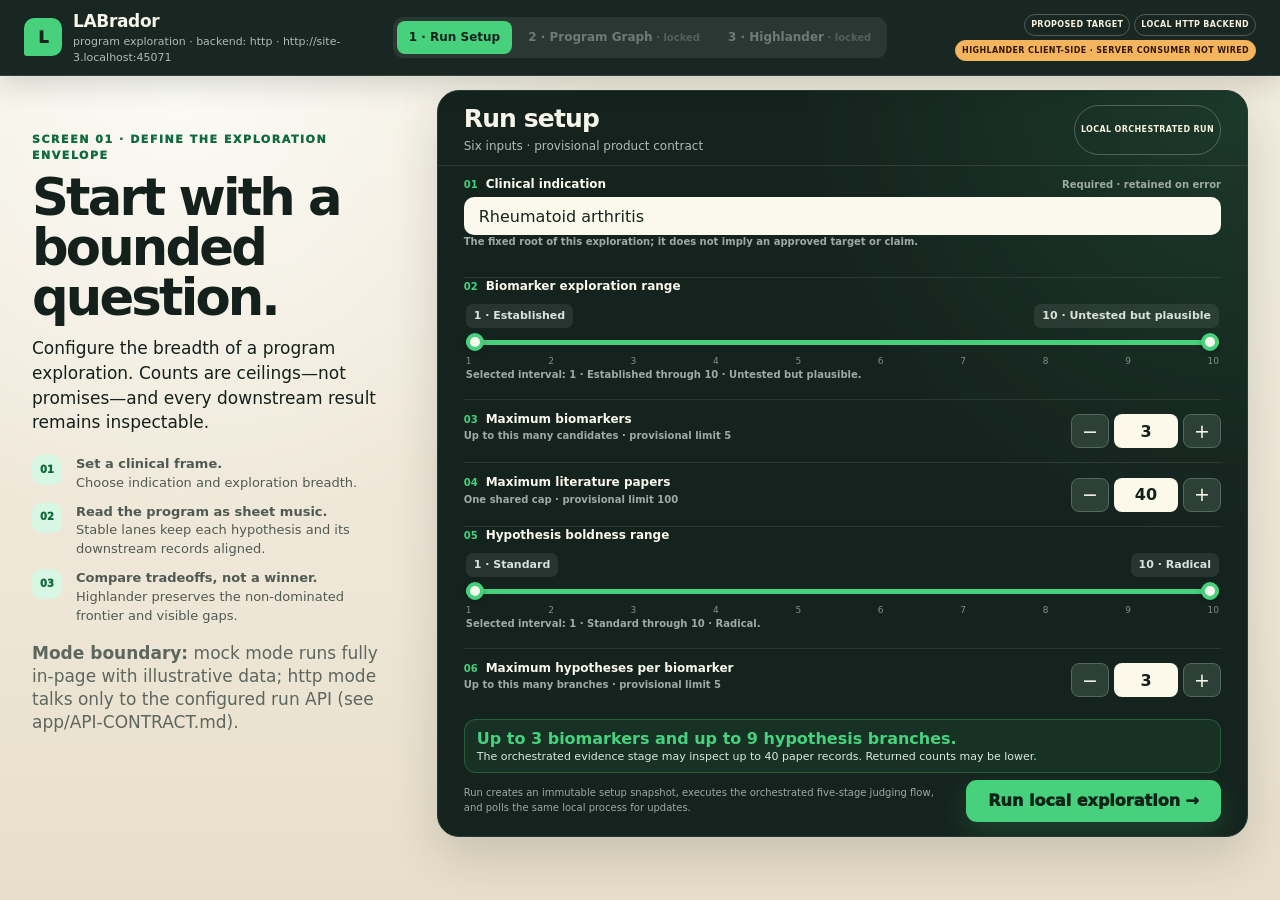
==== app/index.html @ 2eb824de "fix: harden RA judging frontend truth rendering" ====
<!doctype html>
<html lang="en">
<head>
  <meta charset="utf-8">
  <meta name="viewport" content="width=device-width, initial-scale=1">
  <!-- No CSP meta here (unlike the frozen mockup at the repo root): http backend mode
       needs connect-src to reach the run API. Set a real CSP at the serving layer in production. -->
  <title>LABrador — Functional Frontend</title>
  <link rel="icon" href="data:,">
  <link rel="stylesheet" href="./styles.css">
</head>
<body>
  <div class="desktop-notice" role="status">Desktop wireframe only. The accepted review viewport is at least 1280 × 720; all content remains available by scrolling.</div>

  <header class="app-header">
    <div class="brand" aria-label="LABrador interactive product alignment mockup">
      <span class="brand-mark" aria-hidden="true">L</span>
      <div>
        <div class="brand-name">LABrador</div>
        <div class="brand-sub">program exploration · <span id="backend-indicator">backend: resolving…</span></div>
      </div>
    </div>

    <nav class="screen-nav" aria-label="Three-screen product flow">
      <button class="nav-button" type="button" data-nav="setup" aria-current="page">1 · Run Setup</button>
      <button class="nav-button locked" type="button" data-nav="graph" disabled>2 · Program Graph</button>
      <button class="nav-button locked" type="button" data-nav="highlander" disabled>3 · Highlander</button>
    </nav>

    <div class="truth-stack" data-truth-strip aria-label="Prototype truth labels">
      <span class="truth-chip">PROPOSED TARGET</span>
      <span class="truth-chip mock">ILLUSTRATIVE MOCK DATA</span>
      <span class="truth-chip unwired">NO MODULES WIRED</span>
    </div>
  </header>

  <main>
    <section id="screen-setup" class="screen setup-screen active" data-screen="setup" aria-labelledby="setup-title">
      <div class="setup-layout">
        <aside class="setup-intro">
          <p class="eyebrow">Screen 01 · define the exploration envelope</p>
          <h1 id="setup-title">Start with a bounded question.</h1>
          <p>Configure the breadth of a program exploration. Counts are ceilings—not promises—and every downstream result remains inspectable.</p>
          <ol class="journey-preview" aria-label="Product journey">
            <li><span><strong>Set a clinical frame.</strong><br>Choose indication and exploration breadth.</span></li>
            <li><span><strong>Read the program as sheet music.</strong><br>Stable lanes keep each hypothesis and its downstream records aligned.</span></li>
            <li><span><strong>Compare tradeoffs, not a winner.</strong><br>Highlander preserves the non-dominated frontier and visible gaps.</span></li>
          </ol>
          <p class="micro muted"><strong>Mode boundary:</strong> mock mode runs fully in-page with illustrative data; http mode talks only to the configured run API (see app/API-CONTRACT.md).</p>
        </aside>

        <article class="setup-panel" data-region="setup-panel">
          <header class="setup-panel-head">
            <div>
              <h2>Run setup</h2>
              <p>Six inputs · provisional product contract</p>
            </div>
            <span id="setup-mode-chip" class="truth-chip mock">Mock run</span>
          </header>

          <form id="setup-form" class="setup-form" novalidate>
            <fieldset class="setup-control" data-setup-input="clinical-indication" data-input-order="1">
              <div class="control-label-row">
                <label class="control-label" for="clinical-indication"><span class="control-index">01</span>Clinical indication</label>
                <span class="control-help">Required · retained on error</span>
              </div>
              <input id="clinical-indication" class="text-input" name="clinicalIndication" type="text" value="Rheumatoid arthritis" autocomplete="off" aria-describedby="indication-help indication-error">
              <p id="indication-help" class="control-help">The fixed root of this exploration; it does not imply an approved target or claim.</p>
              <p id="indication-error" class="field-error" aria-live="polite"></p>
            </fieldset>

            <fieldset class="setup-control" data-setup-input="biomarker-range" data-input-order="2">
              <legend><span class="control-index">02</span>Biomarker exploration range</legend>
              <div class="dual-range-wrap" data-range-group="biomarker">
                <div class="range-values"><span id="biomarker-low-value">1 · Established</span><span id="biomarker-high-value">10 · Untested but plausible</span></div>
                <div class="dual-range">
                  <div class="range-track"></div><div id="biomarker-fill" class="range-fill"></div>
                  <input id="biomarker-low" type="range" min="1" max="10" step="1" value="1" aria-label="Biomarker range lower bound" aria-describedby="biomarker-interval">
                  <input id="biomarker-high" type="range" min="1" max="10" step="1" value="10" aria-label="Biomarker range upper bound" aria-describedby="biomarker-interval">
                </div>
                <div class="range-scale" aria-hidden="true"><span>1</span><span>2</span><span>3</span><span>4</span><span>5</span><span>6</span><span>7</span><span>8</span><span>9</span><span>10</span></div>
                <p id="biomarker-interval" class="control-help">Selected interval: 1 · Established through 10 · Untested but plausible.</p>
              </div>
            </fieldset>

            <fieldset class="setup-control" data-setup-input="max-biomarkers" data-input-order="3">
              <div class="stepper-row">
                <div>
                  <label class="control-label" for="max-biomarkers"><span class="control-index">03</span>Maximum biomarkers</label>
                  <div class="control-help">Up to this many candidates · provisional limit 5</div>
                  <p id="max-biomarkers-error" class="field-error"></p>
                </div>
                <div class="stepper">
                  <button type="button" data-step-target="max-biomarkers" data-step="-1" aria-label="Decrease maximum biomarkers">−</button>
                  <input id="max-biomarkers" class="number-input" type="number" min="1" max="5" step="1" value="3" inputmode="numeric" aria-describedby="max-biomarkers-error">
                  <button type="button" data-step-target="max-biomarkers" data-step="1" aria-label="Increase maximum biomarkers">+</button>
                </div>
              </div>
            </fieldset>

            <fieldset class="setup-control" data-setup-input="max-literature-papers" data-input-order="4">
              <div class="stepper-row">
                <div>
                  <label class="control-label" for="max-papers"><span class="control-index">04</span>Maximum literature papers</label>
                  <div class="control-help">One shared cap · provisional limit 100</div>
                  <p id="max-papers-error" class="field-error"></p>
                </div>
                <div class="stepper">
                  <button type="button" data-step-target="max-papers" data-step="-1" aria-label="Decrease maximum literature papers">−</button>
                  <input id="max-papers" class="number-input" type="number" min="1" max="100" step="1" value="40" inputmode="numeric" aria-describedby="max-papers-error">
                  <button type="button" data-step-target="max-papers" data-step="1" aria-label="Increase maximum literature papers">+</button>
                </div>
              </div>
            </fieldset>

            <fieldset class="setup-control" data-setup-input="hypothesis-range" data-input-order="5">
              <legend><span class="control-index">05</span>Hypothesis boldness range</legend>
              <div class="dual-range-wrap" data-range-group="hypothesis">
                <div class="range-values"><span id="hypothesis-low-value">1 · Standard</span><span id="hypothesis-high-value">10 · Radical</span></div>
                <div class="dual-range">
                  <div class="range-track"></div><div id="hypothesis-fill" class="range-fill"></div>
                  <input id="hypothesis-low" type="range" min="1" max="10" step="1" value="1" aria-label="Hypothesis range lower bound" aria-describedby="hypothesis-interval">
                  <input id="hypothesis-high" type="range" min="1" max="10" step="1" value="10" aria-label="Hypothesis range upper bound" aria-describedby="hypothesis-interval">
                </div>
                <div class="range-scale" aria-hidden="true"><span>1</span><span>2</span><span>3</span><span>4</span><span>5</span><span>6</span><span>7</span><span>8</span><span>9</span><span>10</span></div>
                <p id="hypothesis-interval" class="control-help">Selected interval: 1 · Standard through 10 · Radical.</p>
              </div>
            </fieldset>

            <fieldset class="setup-control" data-setup-input="max-hypotheses-per-biomarker" data-input-order="6">
              <div class="stepper-row">
                <div>
                  <label class="control-label" for="max-hypotheses"><span class="control-index">06</span>Maximum hypotheses per biomarker</label>
                  <div class="control-help">Up to this many branches · provisional limit 5</div>
                  <p id="max-hypotheses-error" class="field-error"></p>
                </div>
                <div class="stepper">
                  <button type="button" data-step-target="max-hypotheses" data-step="-1" aria-label="Decrease maximum hypotheses per biomarker">−</button>
                  <input id="max-hypotheses" class="number-input" type="number" min="1" max="5" step="1" value="3" inputmode="numeric" aria-describedby="max-hypotheses-error">
                  <button type="button" data-step-target="max-hypotheses" data-step="1" aria-label="Increase maximum hypotheses per biomarker">+</button>
                </div>
              </div>
            </fieldset>

            <div class="setup-summary" data-region="validation-summary">
              <strong id="branch-preview">Up to 3 biomarkers and up to 9 hypothesis branches.</strong>
              <div id="paper-preview" class="micro">The illustrative mapper may inspect up to 40 paper records. Returned counts may be lower.</div>
            </div>

            <div id="snapshot-note" class="snapshot-note" role="status"></div>

            <div class="setup-actions">
              <p id="run-mode-description">Run creates an immutable setup snapshot, then plays an accelerated deterministic stage demo. Target product refresh fallback: 5 seconds.</p>
              <button id="run-button" class="run-button" type="submit">Run illustrative exploration →</button>
            </div>
          </form>
        </article>
      </div>
    </section>

    <section id="screen-graph" class="screen graph-screen" data-screen="graph" aria-labelledby="graph-title">
      <header class="run-header" data-region="run-header">
        <div class="run-identity">
          <p class="eyebrow">Screen 02 · program graph</p>
          <h1 id="graph-title"><span id="graph-indication">Rheumatoid arthritis</span></h1>
          <p><span id="graph-run-id" class="mono">RUN—</span> · immutable setup: <span id="graph-snapshot">up to 3 × 3; 40 papers</span></p>
        </div>
        <div id="progress-strip" class="progress-strip" aria-label="Sequential five-stage progress"></div>
        <div class="run-tools">
          <button id="freshness-button" class="button small" type="button">Simulate stale UI</button>
          <button id="restart-demo" class="button small" type="button">Restart mock arrivals</button>
          <button id="module-map-button" class="button small" type="button">Module alignment</button>
          <div id="freshness" class="freshness" data-state="fresh">UI freshness: FRESH · awaiting run</div>
        </div>
      </header>

      <div id="graph-scroller" class="graph-scroller" data-region="graph-viewport" tabindex="0" aria-label="Scrollable program graph viewport">
        <div id="graph-surface" class="graph-surface" data-region="graph-canvas">
          <div class="band-bg" data-graph-root="indication" data-stage="indication" data-shelf-label="fixed indication root" style="top:0"></div>
          <div class="band-bg" data-graph-stage="biomarker" data-stage="biomarker" data-shelf-label="pending / missing shelf" style="top:440px"></div>
          <div class="band-bg" data-graph-stage="hypothesis" data-stage="hypothesis" data-shelf-label="pending / missing shelf" style="top:880px"></div>
          <div class="band-bg" data-graph-stage="roi" data-stage="roi" data-shelf-label="pending / missing shelf" style="top:1320px"></div>
          <div class="band-bg" data-graph-stage="recruitability" data-stage="recruitability" data-shelf-label="pending / missing shelf" style="top:1760px"></div>
          <div class="band-bg" data-graph-stage="simulation" data-stage="simulation" data-shelf-label="pending / missing shelf" style="top:2200px"></div>

          <svg id="connectors" class="connectors" aria-hidden="true" viewBox="0 0 2968 2640" preserveAspectRatio="none"></svg>
          <div id="graph-nodes" class="graph-nodes"></div>

          <aside class="stage-rail" data-region="metric-rail" aria-label="Sticky stage and metric rail">
            <div class="rail-band" data-stage="indication">
              <span class="rail-kicker">Fixed root</span><h2>Indication</h2>
              <p>Submitted clinical frame. No metric repositions this root.</p>
            </div>
            <div class="rail-band" data-stage="biomarker">
              <span class="rail-kicker">Stage 01</span><h2>Biomarker / target</h2>
              <label class="sr-only" for="metric-biomarker">Biomarker display metric</label>
              <select id="metric-biomarker" class="metric-select" data-metric-stage="biomarker">
                <option value="exploration">Exploration posture</option><option value="evidence">Evidence support</option><option value="pursuit">Prior pursuit</option>
              </select>
              <div class="axis-mini"><span class="axis-low">low · top</span><span class="axis-high">high · bottom</span><span class="axis-source">named scale<br>illustrative</span></div>
            </div>
            <div class="rail-band" data-stage="hypothesis">
              <span class="rail-kicker">Stage 02</span><h2>Hypothesis</h2>
              <label class="sr-only" for="metric-hypothesis">Hypothesis display metric</label>
              <select id="metric-hypothesis" class="metric-select" data-metric-stage="hypothesis">
                <option value="boldness">Boldness</option><option value="evidence">Evidence support</option><option value="plausibility">Biological plausibility</option>
              </select>
              <div class="axis-mini"><span class="axis-low">low · top</span><span class="axis-high">high · bottom</span><span class="axis-source">1–10<br>proxy</span></div>
            </div>
            <div class="rail-band" data-stage="roi">
              <span class="rail-kicker">Stage 03</span><h2>ROI / impact</h2>
              <label class="sr-only" for="metric-roi">ROI display metric</label>
              <select id="metric-roi" class="metric-select" data-metric-stage="roi">
                <option value="rnpv">P50 rNPV</option><option value="positive">Probability positive rNPV</option><option value="impact">Clinical impact</option>
              </select>
              <div class="axis-mini"><span class="axis-low">low · top</span><span class="axis-high">high · bottom</span><span class="axis-source">$M / %<br>modeled</span></div>
            </div>
            <div class="rail-band" data-stage="recruitability">
              <span class="rail-kicker">Stage 04</span><h2>Recruitability</h2>
              <label class="sr-only" for="metric-recruitability">Recruitability display metric</label>
              <select id="metric-recruitability" class="metric-select" data-metric-stage="recruitability">
                <option value="recruit">Recruitability</option><option value="duration">Enrollment duration</option><option value="screens">Screens per enrollee</option><option value="risk">Recruitability risk</option>
              </select>
              <div class="axis-mini"><span class="axis-low">low · top</span><span class="axis-high">high · bottom</span><span class="axis-source">0–100<br>simulated</span></div>
            </div>
            <div class="rail-band" data-stage="simulation">
              <span class="rail-kicker">Stage 05</span><h2>Atomistic simulation</h2>
              <label class="sr-only" for="metric-simulation">Simulation display metric</label>
              <select id="metric-simulation" class="metric-select" data-metric-stage="simulation">
                <option value="support">Atomistic support</option><option value="occupancy">Pose occupancy</option><option value="convergence">Convergence</option>
              </select>
              <div class="axis-mini"><span class="axis-low">low · top</span><span class="axis-high">high · bottom</span><span id="simulation-axis-source" class="axis-source">missing shelf<br>not wired</span></div>
            </div>
          </aside>

          <div class="graph-legend" aria-label="Graph state legend"><span>solid = bound record</span><span>·</span><span>dashed = requested capacity</span><span>·</span><span>dotted = real pending</span></div>
        </div>
      </div>

      <footer class="graph-footer" data-region="highlander-readiness">
        <div>
          <div class="readiness-title"><strong>Highlander readiness</strong><span id="readiness-state">BLOCKED · stages nonterminal</span></div>
          <div id="packet-counts" class="packet-counts"><span class="packet-count">0 complete</span><span class="packet-count">0 partial</span><span class="packet-count">0 blocked</span><span class="packet-count">5 nonterminal stages</span></div>
        </div>
        <label id="gap-confirm" class="gap-confirm"><input id="gap-confirm-input" type="checkbox"> <span id="gap-confirm-copy">I acknowledge terminal packet gaps and proxy / not-wired inputs. Continue for product review only.</span></label>
        <button id="launch-highlander" class="button primary launch-button" type="button" disabled>Launch Highlander · blocked</button>
      </footer>

      <aside id="inspector" class="inspector" data-region="interpretability-inspector" aria-labelledby="inspector-heading" aria-hidden="true">
        <header class="inspector-head">
          <div class="inspector-title"><h2 id="inspector-heading" tabindex="-1">Node inspector</h2><p id="inspector-subtitle">No record selected</p></div>
          <div class="inspector-head-actions">
            <button class="icon-button collapse-inspector" type="button" aria-label="Collapse inspector">›</button>
            <button class="icon-button close-inspector" type="button" aria-label="Clear selection and close inspector">×</button>
          </div>
          <span id="collapsed-identity" class="collapsed-identity"></span>
        </header>
        <div id="inspector-body" class="inspector-body"></div>
      </aside>

      <details class="sr-only">
        <summary>Semantic indication to downstream lineage outline</summary>
        <div id="semantic-outline"></div>
      </details>
    </section>

    <section id="screen-highlander" class="screen highlander-screen" data-screen="highlander" aria-labelledby="highlander-title">
      <header class="highlander-head" data-region="frontier-header">
        <div>
          <p class="eyebrow">Screen 03 · hypothesis highlander</p>
          <h1 id="highlander-title">Tradeoffs remain visible.</h1>
          <p><span id="highlander-run-id" class="mono">RUN—</span> · <span id="highlander-mode-description">Highlander mock v0.1</span> · packet snapshot <span id="packet-snapshot" class="mono">—</span></p>
        </div>
        <div class="frontier-count">
          <div class="frontier-stat"><strong id="frontier-total">0</strong><span>non-dominated</span></div>
          <div class="frontier-stat"><strong id="gap-total">0</strong><span>with gaps</span></div>
        </div>
        <div class="truth-stack"><span id="highlander-mode-chip" class="truth-chip mock">Proxy frontier</span><span id="highlander-server-chip" class="truth-chip unwired">Not decision grade</span></div>
      </header>

      <div class="highlander-grid">
        <div class="region-stack left-stack">
          <section class="card" data-region="scenario-controls" aria-labelledby="scenario-title">
            <div class="card-head"><div><h2 id="scenario-title">Viewing scenario</h2><p>Preferences alter view order—not raw objectives or baseline Pareto status.</p></div></div>
            <label class="sr-only" for="scenario-profile">Scenario profile</label>
            <select id="scenario-profile" class="scenario-select">
              <option value="balanced">Balanced evidence · v1</option>
              <option value="capital">Capital preservation · v1</option>
              <option value="speed">Enrollment speed · v1</option>
            </select>
            <div id="scenario-meta" class="scenario-meta"></div>
            <div id="weight-list" class="weight-list" aria-label="Viewing preference weights"></div>
            <div class="constraint-box"><strong>Hard constraints are separate.</strong><br>Applying one requires rationale and creates a new decision-set version. No constraint has been applied.</div>
          </section>

          <section class="card" data-region="program-list" aria-labelledby="program-list-title">
            <div class="card-head"><div><h2 id="program-list-title">Programs</h2><p>Non-dominated first. Selection is not a winner designation.</p></div></div>
            <div class="program-filters">
              <label><input id="show-dominated" type="checkbox" checked> dominated</label>
              <label><input id="show-incomparable" type="checkbox" checked> incomparable</label>
            </div>
            <div id="program-list" class="program-list"></div>
          </section>
        </div>

        <div class="region-stack middle-stack">
          <section class="card" data-region="program-comparison" data-highlander-section="comparison" aria-labelledby="comparison-title">
            <div class="card-head"><div><h2 id="comparison-title">Raw objective comparison</h2><p>Original units, uncertainty, qualifiers, and baseline frontier membership. No global winner.</p></div><span id="comparison-mode-badge" class="badge proxy">illustrative</span></div>
            <div class="comparison-wrap"><table class="comparison-table"><thead><tr><th>Program</th><th>P50 rNPV</th><th>Positive rNPV</th><th>Recruitability</th><th>Enroll</th><th>Plausibility</th><th>Simulation</th><th>Baseline status</th></tr></thead><tbody id="comparison-body"></tbody></table></div>
            <figure class="pareto-figure">
              <figcaption><strong>Pareto view:</strong> recruitability vs P50 rNPV. Shape/status retains incomplete records; axes do not collapse missing values to zero.</figcaption>
              <svg id="pareto-plot" class="pareto-plot" viewBox="0 0 640 154" role="img" aria-label="Illustrative Pareto comparison plot"></svg>
            </figure>
          </section>

          <section class="card" data-region="selected-program-detail" data-highlander-section="detail" aria-labelledby="detail-title">
            <div class="card-head"><div><h2 id="detail-title">Selected program detail</h2><p>Public, inspectable justification; no hidden reasoning.</p></div><button id="open-source-node" class="button small" type="button">Open source branch</button></div>
            <div id="program-detail"></div>
          </section>
        </div>

        <div class="region-stack right-stack">
          <section class="card" data-region="grounded-chat" data-highlander-section="chat" aria-labelledby="chat-title">
            <div class="card-head"><div><h2 id="chat-title">Run-grounded chat</h2><p id="chat-scope">Read-only evidence scope · this run and Highlander job only</p></div><span class="badge skipped">not wired</span></div>
            <div class="starter-row" aria-label="Starter questions">
              <button class="button small starter" type="button" data-question="Why is the selected program non-dominated?">Why non-dominated?</button>
              <button class="button small starter" type="button" data-question="What evidence would change this conclusion?">What would change it?</button>
              <button class="button small starter" type="button" data-question="What are the main evidence gaps?">Main gaps?</button>
            </div>
            <div id="chat-log" class="chat-log" aria-live="polite"><div class="chat-message assistant"><span class="answer-label">Scope</span> I can synthesize only the immutable mock packet snapshot. I cannot browse, mutate a record, or create new evidence.</div></div>
            <form id="chat-form" class="chat-form"><label class="sr-only" for="chat-input">Ask about this mock run</label><input id="chat-input" type="text" placeholder="Ask about this run…" autocomplete="off"><button class="button dark" type="submit">Ask</button></form>
          </section>

          <section class="card" data-region="human-review-actions" data-highlander-section="actions" aria-labelledby="actions-title">
            <div class="card-head"><div><h2 id="actions-title">Human review actions</h2><p>Prototype-only audit events. Actor identity and authorization are unverified.</p></div></div>
            <div class="action-grid">
              <button class="button review-action" type="button" data-action="Shortlist">Shortlist</button>
              <button class="button review-action" type="button" data-action="Add hard constraint">Add hard constraint</button>
              <button class="button review-action" type="button" data-action="Request another run">Request another run</button>
              <button class="button danger review-action" type="button" data-action="Exclude">Exclude</button>
            </div>
            <ol id="audit-log" class="audit-log"><li>No review events yet. Source scientific records remain unchanged.</li></ol>
          </section>
        </div>
      </div>
    </section>
  </main>

  <dialog id="module-dialog" aria-labelledby="module-dialog-title">
    <div class="dialog-head"><div><p class="eyebrow">Repository alignment</p><h2 id="module-dialog-title">Target adapters vs current reality</h2></div><button class="dialog-close" type="button" data-close-dialog="module-dialog" aria-label="Close module alignment">×</button></div>
    <div class="dialog-body">
      <p id="module-dialog-summary" class="micro">This map is documentation—not an integration claim. The standalone mockup makes no module calls.</p>
      <table class="module-table"><thead><tr><th>Target stage</th><th>Repository module</th><th>Current mockup truth</th></tr></thead><tbody>
        <tr><td>Evidence mapping</td><td>research-evidence-mapper</td><td>Target adapter; standalone deployment exists, flow adapter unverified.</td></tr>
        <tr><td>Hypothesis generation</td><td>planned hypothesis node</td><td>NOT WIRED; source node has no pushed implementation.</td></tr>
        <tr><td>ROI / impact</td><td>therapeutic-program-economics</td><td>Runnable locally; mock outputs synthetic and NOT_DECISION_GRADE.</td></tr>
        <tr><td>Recruitability</td><td>trial-recruitment-forecaster</td><td>Runnable locally; this UI uses simulated proxy fields only.</td></tr>
        <tr><td>Atomistic simulation</td><td>target capability</td><td>SKIPPED · MODULE_NOT_WIRED · result basis NOT WIRED.</td></tr>
        <tr><td>Highlander</td><td>hypothesis-highlander</td><td>Local proxy module; real node-contract interop unverified.</td></tr>
      </tbody></table>
    </div>
    <div class="dialog-actions"><button class="button dark" type="button" data-close-dialog="module-dialog">Close</button></div>
  </dialog>

  <dialog id="action-dialog" aria-labelledby="action-dialog-title">
    <form id="action-form" method="dialog" novalidate>
      <div class="dialog-head"><div><p class="eyebrow">Prototype audit event</p><h2 id="action-dialog-title">Record review action</h2></div><button class="dialog-close" type="button" data-close-dialog="action-dialog" aria-label="Cancel review action">×</button></div>
      <div class="dialog-body">
        <p id="action-description" class="micro"></p>
        <label for="action-rationale"><strong>Required rationale</strong></label>
        <textarea id="action-rationale" required placeholder="Explain why this human review action is appropriate…"></textarea>
        <p id="action-error" class="field-error"></p>
      </div>
      <div class="dialog-actions"><button class="button" type="button" data-close-dialog="action-dialog">Cancel</button><button id="record-action-button" class="button primary" type="submit">Record mock event</button></div>
    </form>
  </dialog>

  <div id="toast" class="toast" role="status" aria-live="polite"></div>
  <div id="live-region" class="sr-only" aria-live="polite" aria-atomic="true"></div>

  <script type="module" src="./js/app.js"></script>
</body>
</html>
---- app/styles.css ----
:root {
      color-scheme: light;
      --cream: #f3eedf;
      --cream-2: #e9e1ce;
      --paper: #fffdf6;
      --ink: #13201b;
      --muted: #5d665f;
      --line: #c9c3b2;
      --dark: #15231e;
      --dark-2: #21342c;
      --green: #47d17c;
      --green-dark: #116a3b;
      --green-soft: #d8f6e4;
      --amber: #b56e05;
      --amber-soft: #fff0cc;
      --red: #a83c32;
      --red-soft: #ffe2dc;
      --blue: #276777;
      --blue-soft: #dceff3;
      --violet: #68528f;
      --violet-soft: #eee6fa;
      --shadow: 0 20px 48px rgba(34, 39, 31, .16);
      --radius: 16px;
      --node-w: 224px;
      --node-h: 144px;
      --lane: 272px;
      --band: 440px;
      --fork: 144px;
      --rail: 184px;
      --plot: 264px;
      --shelf: 64px;
      --inspector: 380px;
      --inspector-collapsed: 40px;
      --motion: 400ms;
      --focus: #146dff;
    }

    * { box-sizing: border-box; }

    html { min-width: 1100px; min-height: 680px; background: var(--cream); }

    body {
      margin: 0;
      min-width: 1100px;
      min-height: 100vh;
      color: var(--ink);
      background:
        radial-gradient(circle at 14% 10%, rgba(255,255,255,.72), transparent 28rem),
        linear-gradient(180deg, var(--cream), #eee7d7 65%, #e8deca);
      font-family: Inter, ui-sans-serif, system-ui, -apple-system, BlinkMacSystemFont, "Segoe UI", sans-serif;
      line-height: 1.45;
    }

    button, input, select, textarea { font: inherit; }
    button, select, input[type="range"] { cursor: pointer; }

    button:focus-visible,
    input:focus-visible,
    select:focus-visible,
    textarea:focus-visible,
    [tabindex]:focus-visible {
      outline: 3px solid var(--focus);
      outline-offset: 3px;
    }

    button:disabled { cursor: not-allowed; opacity: .48; }

    .sr-only {
      position: absolute !important;
      width: 1px !important;
      height: 1px !important;
      padding: 0 !important;
      margin: -1px !important;
      overflow: hidden !important;
      clip: rect(0, 0, 0, 0) !important;
      white-space: nowrap !important;
      border: 0 !important;
    }

    .desktop-notice {
      display: none;
      position: fixed;
      inset: 0 auto auto 0;
      z-index: 1000;
      width: 100%;
      padding: 9px 18px;
      color: #241500;
      background: var(--amber-soft);
      border-bottom: 2px solid var(--amber);
      font-weight: 800;
      text-align: center;
    }

    /* Below the supported desktop envelope: keep every control reachable by
       scrolling. The notice and header become static so they stack in flow —
       a fixed notice sizes to the viewport (not the 1100px layout floor) and
       wraps over the fixed header on narrow screens. */
    @media (max-width: 1279px), (max-height: 719px) {
      /* !important: this block precedes the base .app-header/.desktop-notice
         rules in the file, so the override needs the extra weight. */
      .desktop-notice { display: block; position: static !important; }
      .app-header { position: static !important; }
      .screen { padding-top: 12px !important; }
    }

    .app-header {
      position: fixed;
      z-index: 100;
      inset: 0 0 auto;
      height: 76px;
      display: grid;
      grid-template-columns: minmax(220px, 1fr) auto minmax(340px, 1fr);
      align-items: center;
      gap: 20px;
      padding: 0 24px;
      color: #f8f5e9;
      background: rgba(21, 35, 30, .98);
      border-bottom: 1px solid rgba(255,255,255,.12);
      box-shadow: 0 8px 28px rgba(20, 29, 25, .16);
    }

    .brand {
      display: flex;
      align-items: center;
      gap: 11px;
      min-width: 0;
    }

    .brand-mark {
      display: grid;
      place-items: center;
      width: 38px;
      height: 38px;
      flex: 0 0 auto;
      color: var(--dark);
      background: var(--green);
      border-radius: 10px 10px 10px 3px;
      font-weight: 950;
      letter-spacing: -.04em;
    }

    .brand-name { font-size: 17px; font-weight: 900; letter-spacing: -.02em; }
    .brand-sub { color: #aebbb5; font-size: 11px; }

    .screen-nav {
      display: flex;
      align-items: center;
      gap: 4px;
      padding: 4px;
      background: rgba(255,255,255,.07);
      border-radius: 11px;
    }

    .nav-button {
      min-width: 108px;
      padding: 8px 12px;
      color: #b7c2bd;
      background: transparent;
      border: 0;
      border-radius: 8px;
      font-size: 12px;
      font-weight: 800;
    }

    .nav-button[aria-current="page"] {
      color: var(--dark);
      background: var(--green);
    }

    .nav-button.locked::after { content: " · locked"; color: #7f8d86; font-size: 10px; }

    .truth-stack {
      justify-self: end;
      display: flex;
      gap: 4px;
      flex-wrap: wrap;
      justify-content: flex-end;
    }

    .truth-chip, .chip, .badge {
      display: inline-flex;
      align-items: center;
      gap: 5px;
      width: fit-content;
      border-radius: 999px;
      font-weight: 900;
      letter-spacing: .045em;
      text-transform: uppercase;
      white-space: nowrap;
    }

    .truth-chip {
      padding: 4px 6px;
      color: #f7f1dd;
      border: 1px solid rgba(255,255,255,.24);
      font-size: 8px;
    }

    .truth-chip.mock { color: #10291e; background: var(--green); border-color: var(--green); }
    .truth-chip.unwired { color: #301800; background: #f5b55f; border-color: #f5b55f; }

    .screen {
      display: none;
      min-height: 100vh;
      padding-top: 76px;
    }

    .screen.active { display: block; }

    .eyebrow {
      margin: 0 0 8px;
      color: var(--green-dark);
      font-size: 11px;
      font-weight: 950;
      letter-spacing: .14em;
      text-transform: uppercase;
    }

    h1, h2, h3, p { margin-top: 0; }
    h1 { font-size: clamp(36px, 4vw, 64px); line-height: .98; letter-spacing: -.055em; }
    h2 { font-size: 25px; line-height: 1.1; letter-spacing: -.035em; }
    h3 { font-size: 15px; line-height: 1.2; }

    .muted { color: var(--muted); }
    .micro { font-size: 11px; line-height: 1.35; }
    .mono { font-family: ui-monospace, SFMono-Regular, Menlo, Monaco, Consolas, monospace; }

    .button {
      min-height: 38px;
      padding: 9px 14px;
      border: 1px solid var(--line);
      border-radius: 9px;
      color: var(--ink);
      background: var(--paper);
      font-size: 12px;
      font-weight: 850;
    }

    .button:hover:not(:disabled) { border-color: #8e8a7c; transform: translateY(-1px); }
    .button.primary { color: #102218; background: var(--green); border-color: #2eae64; }
    .button.primary:hover:not(:disabled) { background: #5de08d; }
    .button.dark { color: white; background: var(--dark); border-color: var(--dark); }
    .button.danger { color: var(--red); border-color: #d5a09a; background: #fff9f6; }
    .button.ghost { background: transparent; }
    .button.small { min-height: 30px; padding: 5px 9px; font-size: 10px; }

    /* Screen 1 */
    .setup-screen { padding-bottom: 54px; }

    .setup-layout {
      width: min(1320px, calc(100% - 64px));
      margin: 0 auto;
      padding: 54px 0 0;
      display: grid;
      grid-template-columns: minmax(300px, .75fr) minmax(760px, 1.65fr);
      gap: 44px;
      align-items: start;
    }

    .setup-intro { position: sticky; top: 118px; padding: 38px 12px 0 0; }
    .setup-intro h1 { margin-bottom: 22px; }
    .setup-intro > p:not(.eyebrow) { max-width: 490px; font-size: 17px; }

    .journey-preview {
      margin-top: 34px;
      padding-left: 0;
      list-style: none;
      counter-reset: journey;
    }

    .journey-preview li {
      counter-increment: journey;
      display: grid;
      grid-template-columns: 34px 1fr;
      gap: 10px;
      align-items: start;
      margin: 14px 0;
      color: #4f5a53;
      font-size: 13px;
    }

    .journey-preview li::before {
      content: counter(journey, decimal-leading-zero);
      display: grid;
      place-items: center;
      width: 30px;
      height: 30px;
      color: var(--green-dark);
      background: var(--green-soft);
      border-radius: 9px;
      font-weight: 950;
      font-size: 10px;
    }

    .setup-panel {
      color: #f7f4e8;
      background:
        radial-gradient(circle at 100% 0, rgba(71, 209, 124, .13), transparent 28rem),
        var(--dark);
      border: 1px solid #263b32;
      border-radius: 22px;
      box-shadow: var(--shadow);
      overflow: hidden;
    }

    .setup-panel-head {
      display: flex;
      justify-content: space-between;
      gap: 20px;
      padding: 28px 30px 21px;
      border-bottom: 1px solid rgba(255,255,255,.1);
    }

    .setup-panel-head h2 { margin-bottom: 5px; }
    .setup-panel-head p { margin: 0; color: #aebdb6; font-size: 12px; }

    .setup-form { padding: 8px 30px 28px; }

    .setup-control {
      min-width: 0;
      margin: 0;
      padding: 18px 0;
      border: 0;
      border-bottom: 1px solid rgba(255,255,255,.09);
    }

    .setup-control:last-of-type { border-bottom: 0; }

    .control-label-row {
      display: flex;
      justify-content: space-between;
      gap: 16px;
      align-items: baseline;
      margin-bottom: 8px;
    }

    .control-label, .setup-control legend {
      padding: 0;
      color: #fbf8ed;
      font-size: 12px;
      font-weight: 900;
    }

    .control-index { margin-right: 8px; color: var(--green); font-size: 10px; }
    .control-help { color: #9eaaa5; font-size: 10px; font-weight: 650; }

    .text-input {
      width: 100%;
      height: 46px;
      padding: 0 13px;
      color: #15251e;
      background: #fbf8ec;
      border: 2px solid transparent;
      border-radius: 10px;
    }

    .text-input[aria-invalid="true"], .number-input[aria-invalid="true"] { border-color: #ff8d80; }
    .field-error { min-height: 17px; margin: 6px 0 0; color: #ffb1a7; font-size: 10px; font-weight: 750; }

    .dual-range-wrap { position: relative; padding: 3px 2px 0; }

    .range-values {
      display: flex;
      justify-content: space-between;
      gap: 12px;
      margin-bottom: 10px;
      color: #d8e3de;
      font-size: 11px;
      font-weight: 800;
    }

    .range-values span {
      padding: 4px 8px;
      background: rgba(255,255,255,.08);
      border-radius: 7px;
    }

    .dual-range {
      position: relative;
      height: 32px;
    }

    .range-track {
      position: absolute;
      inset: 12px 0 auto;
      height: 5px;
      background: #405149;
      border-radius: 999px;
    }

    .range-fill {
      position: absolute;
      top: 12px;
      height: 5px;
      background: var(--green);
      border-radius: 999px;
      pointer-events: none;
    }

    .dual-range input[type="range"] {
      position: absolute;
      inset: 0;
      width: 100%;
      height: 28px;
      margin: 0;
      background: transparent;
      appearance: none;
      pointer-events: none;
    }

    .dual-range input[type="range"]::-webkit-slider-thumb {
      width: 18px;
      height: 18px;
      appearance: none;
      pointer-events: auto;
      background: #f9f7ed;
      border: 4px solid var(--green);
      border-radius: 50%;
      box-shadow: 0 2px 6px rgba(0,0,0,.24);
    }

    .dual-range input[type="range"]::-moz-range-thumb {
      width: 12px;
      height: 12px;
      pointer-events: auto;
      background: #f9f7ed;
      border: 4px solid var(--green);
      border-radius: 50%;
    }

    .range-scale {
      display: flex;
      justify-content: space-between;
      color: #7f9189;
      font-size: 9px;
    }

    .stepper-row { display: grid; grid-template-columns: 1fr auto; align-items: center; gap: 24px; }

    .stepper {
      display: grid;
      grid-template-columns: 38px 64px 38px;
      gap: 5px;
      align-items: center;
    }

    .stepper button {
      height: 38px;
      color: #f7f4e8;
      background: #2c4037;
      border: 1px solid #53685f;
      border-radius: 8px;
      font-size: 19px;
      line-height: 1;
    }

    .number-input {
      width: 64px;
      height: 38px;
      padding: 0 7px;
      color: var(--ink);
      background: #fcf8ea;
      border: 2px solid transparent;
      border-radius: 8px;
      text-align: center;
      font-weight: 900;
      appearance: textfield;
    }

    .number-input::-webkit-inner-spin-button { appearance: none; }

    .setup-summary {
      margin-top: 20px;
      padding: 16px;
      color: #dce8e1;
      background: rgba(71,209,124,.08);
      border: 1px solid rgba(71,209,124,.28);
      border-radius: 12px;
    }

    .setup-summary strong { color: var(--green); }

    .setup-actions {
      display: grid;
      grid-template-columns: 1fr auto;
      gap: 18px;
      align-items: center;
      margin-top: 18px;
    }

    .setup-actions p { margin: 0; color: #9caaa3; font-size: 10px; }

    .run-button {
      min-width: 176px;
      min-height: 52px;
      padding: 0 22px;
      color: #0f2419;
      background: var(--green);
      border: 0;
      border-radius: 11px;
      box-shadow: 0 10px 28px rgba(71,209,124,.18);
      font-weight: 950;
    }

    .snapshot-note {
      display: none;
      margin-top: 14px;
      padding: 11px 13px;
      color: #c6d2cc;
      background: rgba(255,255,255,.06);
      border-radius: 9px;
      font-size: 10px;
    }

    .snapshot-note.visible { display: block; }

    /* Screen 2 */
    .graph-screen {
      --graph-header: 126px;
      --graph-footer: 84px;
      background: #ebe6d8;
      overflow: hidden;
    }

    .run-header {
      height: var(--graph-header);
      display: grid;
      grid-template-columns: minmax(320px, 1.2fr) minmax(500px, 1.8fr) auto;
      gap: 20px;
      align-items: center;
      padding: 14px 22px;
      background: var(--paper);
      border-bottom: 1px solid var(--line);
    }

    .run-identity h1 { margin: 0 0 5px; font-size: 25px; line-height: 1.1; letter-spacing: -.035em; }
    .run-identity p { margin: 0; color: var(--muted); font-size: 10px; }

    .progress-strip { display: grid; grid-template-columns: repeat(5, minmax(88px, 1fr)); gap: 5px; }

    .progress-step {
      min-width: 0;
      padding: 9px 8px;
      background: #f0ede3;
      border: 1px solid #d7d0bf;
      border-radius: 9px;
    }

    .progress-step .stage-num { color: #7a827c; font-size: 9px; font-weight: 900; }
    .progress-step strong { display: block; overflow: hidden; text-overflow: ellipsis; font-size: 10px; white-space: nowrap; }
    .progress-step .stage-state { color: #646c66; font-size: 9px; font-weight: 800; }
    .progress-step[data-state="running"] { background: var(--blue-soft); border-color: #7cb0bb; }
    .progress-step[data-state="complete"] { background: var(--green-soft); border-color: #88caa1; }
    .progress-step[data-state="warning"] { background: var(--amber-soft); border-color: #d8aa58; }
    .progress-step[data-state="failed"] { background: var(--red-soft); border-color: #cf8d84; }

    .run-tools { display: flex; flex-wrap: wrap; justify-content: flex-end; gap: 6px; max-width: 280px; }
    .freshness { width: 100%; text-align: right; color: var(--muted); font-size: 9px; font-weight: 800; }
    .freshness[data-state="stale"] { color: var(--red); }

    .graph-scroller {
      position: relative;
      height: calc(100vh - 76px - var(--graph-header) - var(--graph-footer));
      min-height: 430px;
      overflow: auto;
      overscroll-behavior: contain;
      background: #e7e1d2;
    }

    .graph-surface {
      position: relative;
      width: 2968px;
      height: calc(var(--band) * 6);
      min-width: 100%;
      background:
        linear-gradient(90deg, rgba(25,44,36,.05) 1px, transparent 1px) 0 0 / var(--lane) 100%,
        #eee9dc;
    }

    .band-bg {
      position: absolute;
      left: 0;
      right: 0;
      height: var(--band);
      border-bottom: 1px solid #cfc8b6;
    }

    .band-bg:nth-child(odd) { background: rgba(255,255,255,.26); }
    .band-bg::after {
      content: attr(data-shelf-label);
      position: absolute;
      left: 193px;
      bottom: 10px;
      padding: 2px 6px;
      color: #7c7567;
      background: rgba(255,255,255,.54);
      border: 1px dashed #b8b09e;
      border-radius: 5px;
      font-size: 8px;
      font-weight: 900;
      letter-spacing: .06em;
      text-transform: uppercase;
    }

    .stage-rail {
      position: sticky;
      left: 0;
      z-index: 20;
      width: var(--rail);
      height: calc(var(--band) * 6);
      color: #ecf2ee;
      background: rgba(21,35,30,.975);
      box-shadow: 12px 0 25px rgba(34, 37, 31, .11);
    }

    .rail-band {
      height: var(--band);
      padding: 16px 14px;
      border-bottom: 1px solid rgba(255,255,255,.11);
    }

    .rail-band .rail-kicker { color: #8da198; font-size: 8px; font-weight: 900; letter-spacing: .08em; text-transform: uppercase; }
    .rail-band h2 { margin: 4px 0 8px; font-size: 14px; letter-spacing: -.015em; }
    .rail-band p { margin: 0 0 9px; color: #a8b8b0; font-size: 8px; line-height: 1.35; }

    .metric-select {
      width: 100%;
      height: 30px;
      padding: 0 25px 0 7px;
      color: #102218;
      background: #f5f1e5;
      border: 0;
      border-radius: 6px;
      font-size: 9px;
      font-weight: 850;
    }

    .axis-mini {
      position: relative;
      height: 66px;
      margin-top: 7px;
      color: #92a59b;
      font-size: 7px;
    }

    .axis-mini::before {
      content: "";
      position: absolute;
      left: 8px;
      top: 7px;
      bottom: 9px;
      width: 1px;
      background: #60756b;
    }

    .axis-low { position: absolute; top: 0; left: 15px; }
    .axis-high { position: absolute; bottom: 3px; left: 15px; }
    .axis-source { position: absolute; right: 0; bottom: 3px; color: #6f8279; text-align: right; }

    .connectors {
      position: absolute;
      z-index: 4;
      inset: 0;
      width: 100%;
      height: 100%;
      pointer-events: none;
      overflow: visible;
    }

    .connector {
      fill: none;
      stroke: #8e998f;
      stroke-width: 1.5;
      vector-effect: non-scaling-stroke;
    }

    .connector.selected { stroke: var(--green-dark); stroke-width: 3; }
    .connector.preview { stroke: var(--blue); stroke-width: 2.5; stroke-dasharray: 5 3; }
    .connector.dimmed { opacity: .16; }

    .graph-nodes { position: absolute; z-index: 8; inset: 0; pointer-events: none; }

    .graph-node {
      position: absolute;
      width: var(--node-w);
      height: var(--node-h);
      display: flex;
      flex-direction: column;
      justify-content: flex-start;
      gap: 4px;
      padding: 13px 14px;
      color: var(--ink);
      background: var(--paper);
      border: 1.5px solid #9f9a8c;
      border-radius: 12px;
      box-shadow: 0 4px 10px rgba(40, 43, 36, .12);
      text-align: left;
      pointer-events: auto;
      transition: top var(--motion) ease, box-shadow 150ms ease, opacity 150ms ease, border-color 150ms ease;
    }

    button.graph-node { appearance: none; }
    .graph-node:hover { box-shadow: 0 8px 20px rgba(40,43,36,.2); }
    .graph-node .node-stage-label { overflow: hidden; color: #6b746e; font-size: 8px; font-weight: 950; letter-spacing: .08em; text-overflow: ellipsis; text-transform: uppercase; white-space: nowrap; }
    .graph-node .node-label { display: -webkit-box; overflow: hidden; -webkit-box-orient: vertical; -webkit-line-clamp: 2; font-size: 14px; font-weight: 950; line-height: 1.16; }
    .graph-node .node-value { overflow: hidden; color: #38453e; font-size: 11px; font-weight: 850; text-overflow: ellipsis; white-space: nowrap; }
    .graph-node .node-detail { display: -webkit-box; min-height: 28px; flex: 1; overflow: hidden; color: #646d67; -webkit-box-orient: vertical; -webkit-line-clamp: 2; font-size: 9px; line-height: 1.35; }
    .graph-node .node-badges { display: grid; width: 100%; grid-template-columns: max-content minmax(0, 1fr) minmax(0, 1fr); gap: 3px; overflow: hidden; }
    .graph-node .node-badges.http-truth { grid-template-columns: max-content repeat(3, minmax(0, 1fr)); }
    .graph-node .badge { min-width: 0; padding: 1px 3px; font-size: 6px; text-overflow: ellipsis; white-space: nowrap; }

    .badge {
      max-width: 100%;
      padding: 2px 4px;
      overflow: hidden;
      color: #38433d;
      background: #e8e6dd;
      border: 1px solid #cac6b8;
      border-radius: 4px;
      font-size: 6px;
      text-overflow: ellipsis;
    }

    .badge.complete { color: #0c5730; background: var(--green-soft); border-color: #8dccaa; }
    .badge.running { color: #174e5d; background: var(--blue-soft); border-color: #8abac5; }
    .badge.failed { color: #7e251d; background: var(--red-soft); border-color: #d49b92; }
    .badge.skipped, .badge.warning { color: #6a4105; background: var(--amber-soft); border-color: #d5ad69; }
    .badge.proxy { color: #493570; background: var(--violet-soft); border-color: #b6a4d0; }

    .graph-node.scaffold {
      color: #747a75;
      background: rgba(255,253,246,.46);
      border: 1.5px dashed #aaa598;
      box-shadow: none;
    }

    .graph-node.scaffold .node-label { font-size: 13px; }
    .graph-node.scaffold .node-stage-label { color: #7c817c; }
    .graph-node.scaffold.retired { opacity: .42; }
    .graph-node.pending { border-style: dotted; }
    .graph-node.failed { border-color: var(--red); }
    .graph-node.skipped { border-color: var(--amber); }
    .graph-node.overflow::after { content: "↧ domain"; position: absolute; right: 4px; top: -13px; color: var(--red); font-size: 7px; font-weight: 950; }
    .graph-node.selected { border: 3px solid var(--green-dark); box-shadow: 0 0 0 4px rgba(71,209,124,.22), 0 8px 18px rgba(34,39,31,.22); }
    .graph-node.lineage { border-color: var(--green-dark); box-shadow: 0 0 0 2px rgba(71,209,124,.16); }
    .graph-node.preview { border: 3px dashed var(--blue); }
    .graph-node.dimmed { opacity: .22; }
    .graph-node.selected.dimmed, .graph-node.lineage.dimmed { opacity: 1; }

    .graph-legend {
      position: absolute;
      z-index: 15;
      top: 12px;
      right: 14px;
      display: flex;
      gap: 5px;
      padding: 6px;
      background: rgba(255,253,246,.9);
      border: 1px solid var(--line);
      border-radius: 8px;
      font-size: 8px;
      font-weight: 800;
    }

    .graph-footer {
      position: fixed;
      z-index: 40;
      left: 0;
      right: 0;
      bottom: 0;
      height: var(--graph-footer);
      display: grid;
      grid-template-columns: 1.2fr 1fr auto;
      align-items: center;
      gap: 18px;
      padding: 10px 22px;
      color: #f7f4e8;
      background: var(--dark);
      border-top: 1px solid #3a5046;
    }

    .readiness-title { display: flex; align-items: baseline; gap: 9px; }
    .readiness-title strong { font-size: 13px; }
    .readiness-title span { color: #9eb0a7; font-size: 9px; }
    .packet-counts { display: flex; gap: 5px; margin-top: 6px; }
    .packet-count { padding: 3px 6px; color: #dce6e1; background: #273b32; border-radius: 5px; font-size: 8px; font-weight: 850; }

    .gap-confirm { display: none; color: #ffd998; font-size: 9px; }
    .gap-confirm.visible { display: flex; align-items: start; gap: 7px; }
    .gap-confirm input { margin-top: 2px; }

    .launch-button { min-width: 192px; min-height: 48px; }

    /* Inspector */
    .inspector {
      position: fixed;
      z-index: 80;
      top: 94px;
      right: 16px;
      bottom: 100px;
      width: var(--inspector);
      display: none;
      color: var(--ink);
      background: var(--paper);
      border: 1px solid #9e998b;
      border-radius: 14px;
      box-shadow: 0 28px 72px rgba(25,31,27,.28);
      overflow: hidden;
    }

    .inspector.visible { display: grid; grid-template-rows: auto 1fr; }
    .inspector.collapsed { width: var(--inspector-collapsed); }
    .inspector.collapsed .inspector-head { height: 100%; padding: 10px 5px; flex-direction: column; justify-content: flex-start; }
    .inspector.collapsed .inspector-title, .inspector.collapsed .inspector-body, .inspector.collapsed .close-inspector { display: none; }
    .inspector.collapsed .collapse-inspector { transform: rotate(180deg); }
    .inspector.collapsed .collapsed-identity { display: block; writing-mode: vertical-rl; margin-top: 12px; font-size: 8px; font-weight: 900; }

    .inspector-head {
      display: flex;
      align-items: center;
      justify-content: space-between;
      gap: 10px;
      padding: 13px 14px;
      color: #f5f2e7;
      background: var(--dark);
    }

    .inspector-title { min-width: 0; }
    .inspector-title h2 { margin: 0 0 2px; overflow: hidden; font-size: 16px; text-overflow: ellipsis; white-space: nowrap; }
    .inspector-title p { margin: 0; color: #a3b2ab; font-size: 8px; }
    .inspector-head-actions { display: flex; gap: 5px; }
    .icon-button { width: 29px; height: 29px; padding: 0; color: #edf2ef; background: #2e4239; border: 1px solid #53665e; border-radius: 7px; font-weight: 950; }
    .collapsed-identity { display: none; color: #cbd7d1; }

    .inspector-body { overflow: auto; padding: 14px; }

    .state-warning {
      margin-bottom: 10px;
      padding: 9px 10px;
      color: #5b3500;
      background: var(--amber-soft);
      border-left: 4px solid var(--amber);
      border-radius: 6px;
      font-size: 9px;
      font-weight: 750;
    }

    .inspector-status-grid { display: grid; grid-template-columns: repeat(2, 1fr); gap: 5px; margin-bottom: 12px; }
    .status-card { min-width: 0; padding: 7px; background: #efede4; border-radius: 7px; }
    .status-card span { display: block; color: #777e78; font-size: 7px; font-weight: 900; letter-spacing: .06em; text-transform: uppercase; }
    .status-card strong { display: block; overflow: hidden; font-size: 9px; text-overflow: ellipsis; }

    .primary-result { margin-bottom: 12px; padding: 12px; background: var(--green-soft); border: 1px solid #9bcfb0; border-radius: 9px; }
    .primary-result span { display: block; color: var(--green-dark); font-size: 8px; font-weight: 950; text-transform: uppercase; }
    .primary-result strong { display: block; margin-top: 3px; font-size: 20px; }
    .primary-result p { margin: 4px 0 0; font-size: 8px; }

    .inspector-section { margin: 10px 0; border-top: 1px solid #ddd8ca; }
    .inspector-section summary { padding: 10px 0 6px; cursor: pointer; font-size: 10px; font-weight: 900; }
    .inspector-section p, .inspector-section li { color: #4f5953; font-size: 9px; }
    .inspector-section ul { margin: 4px 0 8px; padding-left: 17px; }
    .interpretability-view { margin: 10px 0; padding: 10px; background: #eef4e9; border: 1px solid #b7c7ad; border-radius: 8px; }
    .interpretability-view > section h4 { margin: 0 0 4px; font-size: 13px; }
    .interpretability-view > section p { margin: 4px 0; }

    .evidence-artifact { padding: 9px; background: #f0eee5; border-radius: 8px; }
    .evidence-bars { display: grid; gap: 5px; margin: 8px 0; }
    .evidence-row { display: grid; grid-template-columns: 64px 1fr 26px; align-items: center; gap: 6px; font-size: 8px; }
    .evidence-bar { height: 7px; background: #dad6ca; border-radius: 5px; overflow: hidden; }
    .evidence-bar span { display: block; height: 100%; background: var(--green-dark); }

    @media (min-width: 1800px) {
      .graph-screen.inspector-open .run-header,
      .graph-screen.inspector-open .graph-scroller,
      .graph-screen.inspector-open .graph-footer { padding-right: calc(var(--inspector) + 34px); }
      .inspector { top: 88px; right: 10px; bottom: 10px; border-radius: 10px; }
    }

    /* Screen 3 */
    .highlander-screen { background: #ede8da; }

    .highlander-head {
      min-height: 126px;
      display: grid;
      grid-template-columns: 1.4fr 1fr auto;
      gap: 28px;
      align-items: center;
      padding: 20px 30px;
      color: #f8f5e9;
      background: var(--dark);
      border-bottom: 1px solid #334b40;
    }

    .highlander-head h1 { margin: 0 0 5px; font-size: 30px; }
    .highlander-head p { margin: 0; color: #a9b8b1; font-size: 10px; }
    .frontier-count { display: flex; gap: 8px; }
    .frontier-stat { min-width: 92px; padding: 10px; background: rgba(255,255,255,.07); border: 1px solid rgba(255,255,255,.13); border-radius: 9px; }
    .frontier-stat strong { display: block; color: var(--green); font-size: 20px; }
    .frontier-stat span { color: #aebcb5; font-size: 8px; font-weight: 800; text-transform: uppercase; }

    .highlander-grid {
      display: grid;
      grid-template-columns: 302px minmax(520px, 1.35fr) minmax(380px, .9fr);
      gap: 12px;
      height: calc(100vh - 76px - 126px);
      min-height: 520px;
      padding: 12px;
      overflow: auto;
    }

    .region-stack { min-height: 0; display: grid; gap: 12px; overflow: auto; }
    .left-stack { grid-template-rows: auto minmax(260px, 1fr); }
    .middle-stack { grid-template-rows: minmax(350px, 1.25fr) minmax(230px, .75fr); }
    .right-stack { grid-template-rows: minmax(330px, 1.1fr) minmax(250px, .9fr); }

    .card {
      min-width: 0;
      padding: 15px;
      background: var(--paper);
      border: 1px solid #cbc5b5;
      border-radius: 12px;
      box-shadow: 0 5px 16px rgba(45,47,40,.06);
      overflow: auto;
    }

    .card-head { display: flex; justify-content: space-between; gap: 10px; align-items: start; margin-bottom: 11px; }
    .card-head h2 { margin: 0; font-size: 15px; }
    .card-head p { margin: 3px 0 0; color: var(--muted); font-size: 8px; }

    .scenario-select { width: 100%; height: 38px; padding: 0 9px; border: 1px solid #aaa596; border-radius: 8px; background: white; font-weight: 850; }
    .scenario-meta { margin-top: 9px; padding: 9px; background: #efede4; border-radius: 8px; font-size: 8px; }
    .weight-list { display: grid; gap: 6px; margin: 10px 0; }
    .weight-row { display: grid; grid-template-columns: 1fr 70px; align-items: center; gap: 10px; font-size: 9px; }
    .weight-track { height: 7px; background: #dbd7cb; border-radius: 7px; overflow: hidden; }
    .weight-track span { display: block; height: 100%; background: var(--violet); }
    .constraint-box { padding: 9px; color: #684000; background: var(--amber-soft); border: 1px solid #dfba79; border-radius: 7px; font-size: 8px; }

    .program-filters { display: flex; flex-wrap: wrap; gap: 7px; margin-bottom: 10px; font-size: 9px; }
    .program-filters label { display: flex; align-items: center; gap: 4px; }
    .program-list { display: grid; gap: 7px; }
    .program-item {
      width: 100%;
      padding: 9px;
      color: var(--ink);
      background: #f0eee6;
      border: 1px solid #d2ccbd;
      border-radius: 8px;
      text-align: left;
    }
    .program-item.selected { border: 3px solid var(--green-dark); background: var(--green-soft); }
    .program-item strong { display: block; font-size: 10px; }
    .program-item span { display: block; margin-top: 3px; color: #5f675f; font-size: 8px; }

    .comparison-wrap { overflow: auto; }
    .comparison-table { width: 100%; min-width: 650px; border-collapse: collapse; font-size: 9px; }
    .comparison-table th { position: sticky; top: 0; z-index: 2; padding: 7px 6px; color: #5c655f; background: var(--paper); border-bottom: 2px solid #bcb6a7; text-align: right; font-size: 7px; text-transform: uppercase; }
    .comparison-table th:first-child, .comparison-table td:first-child { text-align: left; }
    .comparison-table td { padding: 8px 6px; border-bottom: 1px solid #ded9cb; text-align: right; }
    .comparison-table tr[data-status="non-dominated"] td:first-child { border-left: 4px solid var(--green-dark); }
    .comparison-table tr[data-status="dominated"] { opacity: .68; }
    .comparison-table tr[data-status="incomparable"] td:first-child { border-left: 4px dashed var(--amber); }
    .table-program { border: 0; padding: 0; color: var(--ink); background: transparent; font-size: 9px; font-weight: 900; text-align: left; }

    .pareto-figure { margin: 12px 0 0; padding: 10px; background: #f0eee6; border-radius: 9px; }
    .pareto-figure figcaption { color: #5e665f; font-size: 8px; }
    .pareto-plot { display: block; width: 100%; height: 154px; margin-top: 6px; }
    .plot-point { cursor: pointer; fill: var(--green-dark); stroke: white; stroke-width: 2; }
    .plot-point.dominated { fill: #92988f; }
    .plot-point.incomparable { fill: var(--amber); stroke-dasharray: 2 1; }
    .plot-point.selected { stroke: var(--focus); stroke-width: 4; }

    .detail-callout { padding: 10px; background: var(--green-soft); border-left: 4px solid var(--green-dark); border-radius: 7px; }
    .detail-callout strong { display: block; font-size: 11px; }
    .detail-callout p { margin: 4px 0 0; font-size: 9px; }
    .objective-vector { display: grid; grid-template-columns: repeat(3, 1fr); gap: 6px; margin: 10px 0; }
    .objective { padding: 8px; background: #efede4; border-radius: 7px; }
    .objective span { display: block; color: #6c746e; font-size: 7px; text-transform: uppercase; }
    .objective strong { font-size: 11px; }
    .detail-sections details { border-top: 1px solid #ded8ca; }
    .detail-sections summary { padding: 8px 0; font-size: 9px; font-weight: 900; cursor: pointer; }
    .detail-sections p, .detail-sections li { font-size: 8px; }

    .chat-log { display: grid; gap: 8px; max-height: 250px; overflow: auto; padding-right: 3px; }
    .chat-message { padding: 9px; border-radius: 9px; font-size: 9px; }
    .chat-message.user { margin-left: 24px; background: var(--dark); color: white; }
    .chat-message.assistant { margin-right: 14px; background: #efede4; }
    .chat-message.abstain { border-left: 4px solid var(--amber); }
    .answer-label { display: inline-flex; margin: 2px 3px 2px 0; padding: 2px 4px; border-radius: 4px; background: white; border: 1px solid #c9c3b5; font-size: 6px; font-weight: 950; text-transform: uppercase; }
    .citation-button { padding: 2px 5px; color: var(--blue); background: #eef8fa; border: 1px solid #93c0c9; border-radius: 4px; font-size: 7px; font-weight: 900; }
    .starter-row { display: flex; flex-wrap: wrap; gap: 5px; margin: 8px 0; }
    .chat-form { display: grid; grid-template-columns: 1fr auto; gap: 6px; margin-top: 8px; }
    .chat-form input { min-width: 0; height: 37px; padding: 0 9px; border: 1px solid #aaa596; border-radius: 8px; }

    .action-grid { display: grid; grid-template-columns: repeat(2, 1fr); gap: 6px; }
    .audit-log { margin: 10px 0 0; padding-left: 0; list-style: none; }
    .audit-log li { margin: 5px 0; padding: 7px; background: #efede4; border-radius: 6px; font-size: 7px; }

    dialog {
      width: min(520px, calc(100% - 48px));
      color: var(--ink);
      background: var(--paper);
      border: 1px solid #8f8b7f;
      border-radius: 14px;
      box-shadow: var(--shadow);
    }

    dialog::backdrop { background: rgba(13,24,19,.58); backdrop-filter: blur(3px); }
    .dialog-head { display: flex; justify-content: space-between; gap: 12px; align-items: start; }
    .dialog-head h2 { margin: 0; }
    .dialog-close { width: 31px; height: 31px; border: 0; border-radius: 8px; background: #e7e3d8; font-weight: 900; }
    .dialog-body { margin: 14px 0; }
    .dialog-body textarea { width: 100%; min-height: 92px; padding: 9px; border: 1px solid #aaa596; border-radius: 8px; resize: vertical; }
    .dialog-actions { display: flex; justify-content: flex-end; gap: 7px; }

    .module-table { width: 100%; border-collapse: collapse; font-size: 9px; }
    .module-table th, .module-table td { padding: 7px; border-bottom: 1px solid #ddd7ca; text-align: left; vertical-align: top; }
    .module-table th { color: #5e665f; font-size: 7px; text-transform: uppercase; }

    .toast {
      position: fixed;
      z-index: 200;
      left: 50%;
      bottom: 24px;
      max-width: 520px;
      padding: 10px 14px;
      color: white;
      background: #17251f;
      border: 1px solid #496057;
      border-radius: 9px;
      box-shadow: 0 10px 30px rgba(0,0,0,.22);
      font-size: 10px;
      font-weight: 800;
      transform: translate(-50%, 90px);
      opacity: 0;
      transition: transform 180ms ease, opacity 180ms ease;
    }
    .toast.visible { transform: translate(-50%, 0); opacity: 1; }

    /* Compact setup for every short-but-supported viewport. The old query
       required min-height 820px, so the 720px minimum got the LEAST compact
       layout — the compression now applies to all heights up to 950px. */
    @media (min-width: 1280px) and (max-height: 950px) {
      .setup-layout { padding-top: 14px; gap: 36px; }
      .setup-intro { padding-top: 14px; }
      .setup-intro h1 { margin-bottom: 14px; }
      .journey-preview { margin-top: 20px; }
      .journey-preview li { margin: 10px 0; }
      .setup-panel-head { padding: 14px 26px 10px; }
      .setup-form { padding: 4px 26px 14px; }
      .setup-control { padding: 6px 0; }
      .control-label-row { margin-bottom: 4px; }
      .text-input { height: 38px; }
      .field-error { min-height: 11px; margin-top: 2px; }
      .range-values { margin-bottom: 3px; }
      .dual-range { height: 24px; }
      .range-track, .range-fill { top: 9px; }
      .dual-range input[type="range"] { height: 22px; }
      .stepper button, .number-input { height: 34px; }
      .setup-summary { margin-top: 7px; padding: 7px 12px; }
      .setup-actions { margin-top: 7px; }
      .run-button { min-height: 42px; }
      .snapshot-note { margin-top: 7px; padding: 6px 10px; }
    }

    @media (prefers-reduced-motion: reduce) {
      *, *::before, *::after { scroll-behavior: auto !important; animation: none !important; transition-duration: .001ms !important; }
    }
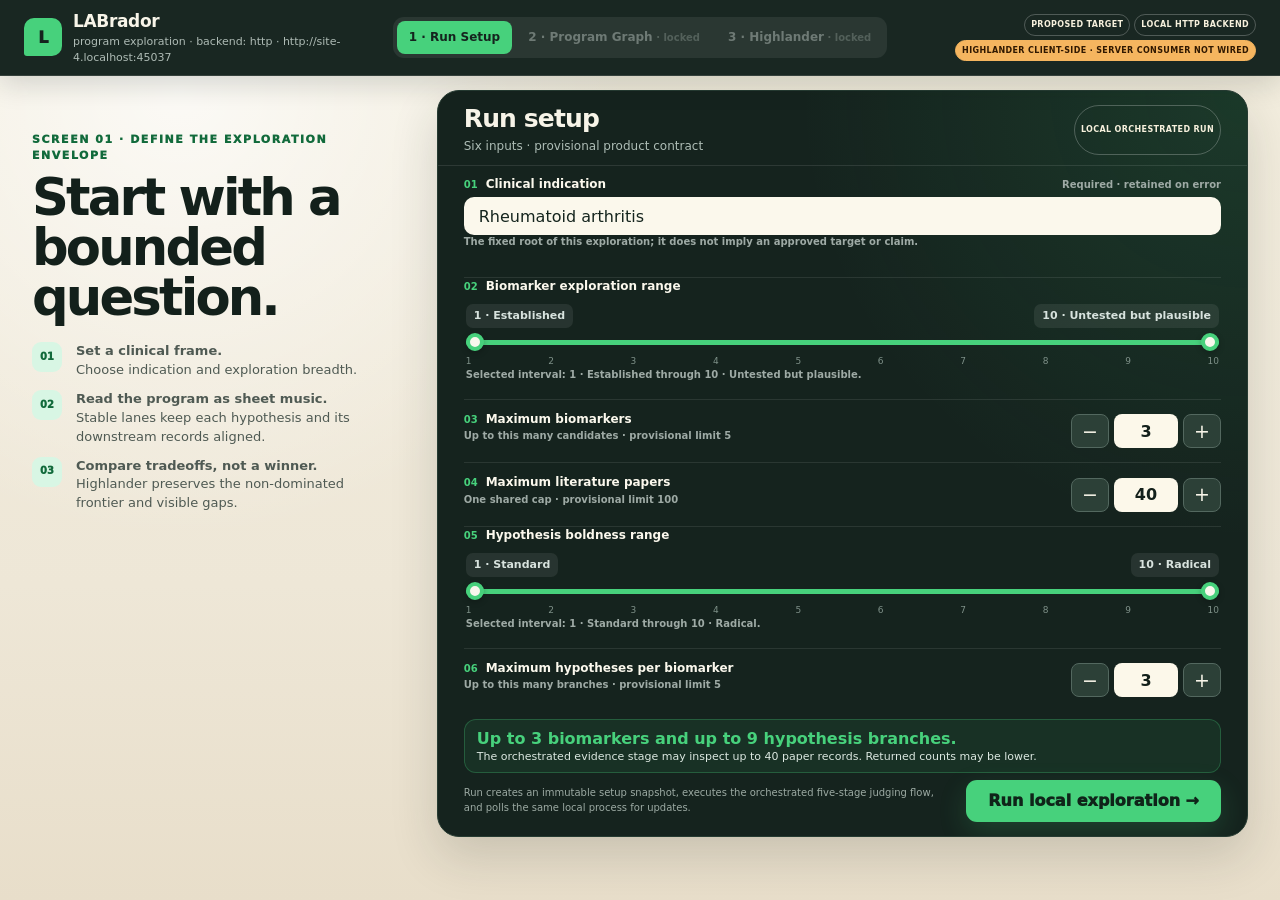
==== commit 460b58e5: "chore: simplify setup screen copy" ====
--- a/app/index.html
+++ b/app/index.html
@@ -40,13 +40,11 @@
         <aside class="setup-intro">
           <p class="eyebrow">Screen 01 · define the exploration envelope</p>
           <h1 id="setup-title">Start with a bounded question.</h1>
-          <p>Configure the breadth of a program exploration. Counts are ceilings—not promises—and every downstream result remains inspectable.</p>
           <ol class="journey-preview" aria-label="Product journey">
             <li><span><strong>Set a clinical frame.</strong><br>Choose indication and exploration breadth.</span></li>
             <li><span><strong>Read the program as sheet music.</strong><br>Stable lanes keep each hypothesis and its downstream records aligned.</span></li>
             <li><span><strong>Compare tradeoffs, not a winner.</strong><br>Highlander preserves the non-dominated frontier and visible gaps.</span></li>
           </ol>
-          <p class="micro muted"><strong>Mode boundary:</strong> mock mode runs fully in-page with illustrative data; http mode talks only to the configured run API (see app/API-CONTRACT.md).</p>
         </aside>
 
         <article class="setup-panel" data-region="setup-panel">
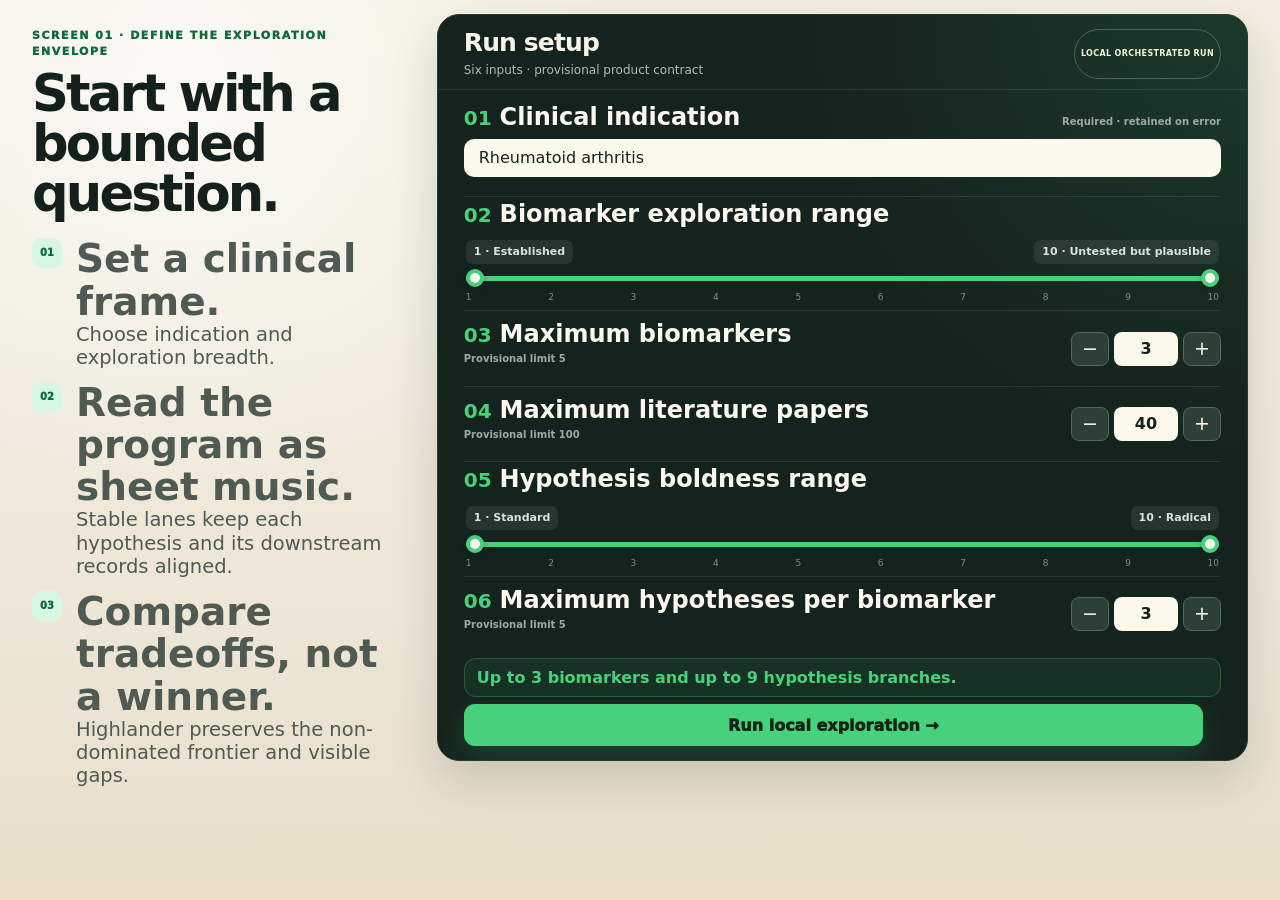
==== commit 240951fa: "polish judging frontend presentation" ====
--- a/app/index.html
+++ b/app/index.html
@@ -10,30 +10,6 @@
   <link rel="stylesheet" href="./styles.css">
 </head>
 <body>
-  <div class="desktop-notice" role="status">Desktop wireframe only. The accepted review viewport is at least 1280 × 720; all content remains available by scrolling.</div>
-
-  <header class="app-header">
-    <div class="brand" aria-label="LABrador interactive product alignment mockup">
-      <span class="brand-mark" aria-hidden="true">L</span>
-      <div>
-        <div class="brand-name">LABrador</div>
-        <div class="brand-sub">program exploration · <span id="backend-indicator">backend: resolving…</span></div>
-      </div>
-    </div>
-
-    <nav class="screen-nav" aria-label="Three-screen product flow">
-      <button class="nav-button" type="button" data-nav="setup" aria-current="page">1 · Run Setup</button>
-      <button class="nav-button locked" type="button" data-nav="graph" disabled>2 · Program Graph</button>
-      <button class="nav-button locked" type="button" data-nav="highlander" disabled>3 · Highlander</button>
-    </nav>
-
-    <div class="truth-stack" data-truth-strip aria-label="Prototype truth labels">
-      <span class="truth-chip">PROPOSED TARGET</span>
-      <span class="truth-chip mock">ILLUSTRATIVE MOCK DATA</span>
-      <span class="truth-chip unwired">NO MODULES WIRED</span>
-    </div>
-  </header>
-
   <main>
     <section id="screen-setup" class="screen setup-screen active" data-screen="setup" aria-labelledby="setup-title">
       <div class="setup-layout">
@@ -41,9 +17,9 @@
           <p class="eyebrow">Screen 01 · define the exploration envelope</p>
           <h1 id="setup-title">Start with a bounded question.</h1>
           <ol class="journey-preview" aria-label="Product journey">
-            <li><span><strong>Set a clinical frame.</strong><br>Choose indication and exploration breadth.</span></li>
-            <li><span><strong>Read the program as sheet music.</strong><br>Stable lanes keep each hypothesis and its downstream records aligned.</span></li>
-            <li><span><strong>Compare tradeoffs, not a winner.</strong><br>Highlander preserves the non-dominated frontier and visible gaps.</span></li>
+            <li><span><strong>Set a clinical frame.</strong><br><span class="journey-detail">Choose indication and exploration breadth.</span></span></li>
+            <li><span><strong>Read the program as sheet music.</strong><br><span class="journey-detail">Stable lanes keep each hypothesis and its downstream records aligned.</span></span></li>
+            <li><span><strong>Compare tradeoffs, not a winner.</strong><br><span class="journey-detail">Highlander preserves the non-dominated frontier and visible gaps.</span></span></li>
           </ol>
         </aside>
 
@@ -62,8 +38,7 @@
                 <label class="control-label" for="clinical-indication"><span class="control-index">01</span>Clinical indication</label>
                 <span class="control-help">Required · retained on error</span>
               </div>
-              <input id="clinical-indication" class="text-input" name="clinicalIndication" type="text" value="Rheumatoid arthritis" autocomplete="off" aria-describedby="indication-help indication-error">
-              <p id="indication-help" class="control-help">The fixed root of this exploration; it does not imply an approved target or claim.</p>
+              <input id="clinical-indication" class="text-input" name="clinicalIndication" type="text" value="Rheumatoid arthritis" autocomplete="off" aria-describedby="indication-error">
               <p id="indication-error" class="field-error" aria-live="polite"></p>
             </fieldset>
 
@@ -73,11 +48,10 @@
                 <div class="range-values"><span id="biomarker-low-value">1 · Established</span><span id="biomarker-high-value">10 · Untested but plausible</span></div>
                 <div class="dual-range">
                   <div class="range-track"></div><div id="biomarker-fill" class="range-fill"></div>
-                  <input id="biomarker-low" type="range" min="1" max="10" step="1" value="1" aria-label="Biomarker range lower bound" aria-describedby="biomarker-interval">
-                  <input id="biomarker-high" type="range" min="1" max="10" step="1" value="10" aria-label="Biomarker range upper bound" aria-describedby="biomarker-interval">
+                  <input id="biomarker-low" type="range" min="1" max="10" step="1" value="1" aria-label="Biomarker range lower bound">
+                  <input id="biomarker-high" type="range" min="1" max="10" step="1" value="10" aria-label="Biomarker range upper bound">
                 </div>
                 <div class="range-scale" aria-hidden="true"><span>1</span><span>2</span><span>3</span><span>4</span><span>5</span><span>6</span><span>7</span><span>8</span><span>9</span><span>10</span></div>
-                <p id="biomarker-interval" class="control-help">Selected interval: 1 · Established through 10 · Untested but plausible.</p>
               </div>
             </fieldset>
 
@@ -85,7 +59,7 @@
               <div class="stepper-row">
                 <div>
                   <label class="control-label" for="max-biomarkers"><span class="control-index">03</span>Maximum biomarkers</label>
-                  <div class="control-help">Up to this many candidates · provisional limit 5</div>
+                  <div class="control-help">Provisional limit 5</div>
                   <p id="max-biomarkers-error" class="field-error"></p>
                 </div>
                 <div class="stepper">
@@ -100,7 +74,7 @@
               <div class="stepper-row">
                 <div>
                   <label class="control-label" for="max-papers"><span class="control-index">04</span>Maximum literature papers</label>
-                  <div class="control-help">One shared cap · provisional limit 100</div>
+                  <div class="control-help">Provisional limit 100</div>
                   <p id="max-papers-error" class="field-error"></p>
                 </div>
                 <div class="stepper">
@@ -117,11 +91,10 @@
                 <div class="range-values"><span id="hypothesis-low-value">1 · Standard</span><span id="hypothesis-high-value">10 · Radical</span></div>
                 <div class="dual-range">
                   <div class="range-track"></div><div id="hypothesis-fill" class="range-fill"></div>
-                  <input id="hypothesis-low" type="range" min="1" max="10" step="1" value="1" aria-label="Hypothesis range lower bound" aria-describedby="hypothesis-interval">
-                  <input id="hypothesis-high" type="range" min="1" max="10" step="1" value="10" aria-label="Hypothesis range upper bound" aria-describedby="hypothesis-interval">
+                  <input id="hypothesis-low" type="range" min="1" max="10" step="1" value="1" aria-label="Hypothesis range lower bound">
+                  <input id="hypothesis-high" type="range" min="1" max="10" step="1" value="10" aria-label="Hypothesis range upper bound">
                 </div>
                 <div class="range-scale" aria-hidden="true"><span>1</span><span>2</span><span>3</span><span>4</span><span>5</span><span>6</span><span>7</span><span>8</span><span>9</span><span>10</span></div>
-                <p id="hypothesis-interval" class="control-help">Selected interval: 1 · Standard through 10 · Radical.</p>
               </div>
             </fieldset>
 
@@ -129,7 +102,7 @@
               <div class="stepper-row">
                 <div>
                   <label class="control-label" for="max-hypotheses"><span class="control-index">06</span>Maximum hypotheses per biomarker</label>
-                  <div class="control-help">Up to this many branches · provisional limit 5</div>
+                  <div class="control-help">Provisional limit 5</div>
                   <p id="max-hypotheses-error" class="field-error"></p>
                 </div>
                 <div class="stepper">
@@ -142,13 +115,11 @@
 
             <div class="setup-summary" data-region="validation-summary">
               <strong id="branch-preview">Up to 3 biomarkers and up to 9 hypothesis branches.</strong>
-              <div id="paper-preview" class="micro">The illustrative mapper may inspect up to 40 paper records. Returned counts may be lower.</div>
             </div>
 
             <div id="snapshot-note" class="snapshot-note" role="status"></div>
 
             <div class="setup-actions">
-              <p id="run-mode-description">Run creates an immutable setup snapshot, then plays an accelerated deterministic stage demo. Target product refresh fallback: 5 seconds.</p>
               <button id="run-button" class="run-button" type="submit">Run illustrative exploration →</button>
             </div>
           </form>
@@ -191,42 +162,48 @@
             </div>
             <div class="rail-band" data-stage="biomarker">
               <span class="rail-kicker">Stage 01</span><h2>Biomarker / target</h2>
-              <label class="sr-only" for="metric-biomarker">Biomarker display metric</label>
-              <select id="metric-biomarker" class="metric-select" data-metric-stage="biomarker">
-                <option value="exploration">Exploration posture</option><option value="evidence">Evidence support</option><option value="pursuit">Prior pursuit</option>
-              </select>
+              <div id="metric-biomarker" class="metric-buttons" role="group" aria-label="Biomarker display metric">
+                <button class="metric-button" type="button" data-metric-stage="biomarker" data-metric-value="exploration" aria-pressed="true">Exploration posture</button>
+                <button class="metric-button" type="button" data-metric-stage="biomarker" data-metric-value="evidence" aria-pressed="false">Evidence support</button>
+                <button class="metric-button" type="button" data-metric-stage="biomarker" data-metric-value="pursuit" aria-pressed="false">Prior pursuit</button>
+              </div>
               <div class="axis-mini"><span class="axis-low">low · top</span><span class="axis-high">high · bottom</span><span class="axis-source">named scale<br>illustrative</span></div>
             </div>
             <div class="rail-band" data-stage="hypothesis">
               <span class="rail-kicker">Stage 02</span><h2>Hypothesis</h2>
-              <label class="sr-only" for="metric-hypothesis">Hypothesis display metric</label>
-              <select id="metric-hypothesis" class="metric-select" data-metric-stage="hypothesis">
-                <option value="boldness">Boldness</option><option value="evidence">Evidence support</option><option value="plausibility">Biological plausibility</option>
-              </select>
+              <div id="metric-hypothesis" class="metric-buttons" role="group" aria-label="Hypothesis display metric">
+                <button class="metric-button" type="button" data-metric-stage="hypothesis" data-metric-value="boldness" aria-pressed="true">Boldness</button>
+                <button class="metric-button" type="button" data-metric-stage="hypothesis" data-metric-value="evidence" aria-pressed="false">Evidence support</button>
+                <button class="metric-button" type="button" data-metric-stage="hypothesis" data-metric-value="plausibility" aria-pressed="false">Biological plausibility</button>
+              </div>
               <div class="axis-mini"><span class="axis-low">low · top</span><span class="axis-high">high · bottom</span><span class="axis-source">1–10<br>proxy</span></div>
             </div>
             <div class="rail-band" data-stage="roi">
               <span class="rail-kicker">Stage 03</span><h2>ROI / impact</h2>
-              <label class="sr-only" for="metric-roi">ROI display metric</label>
-              <select id="metric-roi" class="metric-select" data-metric-stage="roi">
-                <option value="rnpv">P50 rNPV</option><option value="positive">Probability positive rNPV</option><option value="impact">Clinical impact</option>
-              </select>
+              <div id="metric-roi" class="metric-buttons" role="group" aria-label="ROI display metric">
+                <button class="metric-button" type="button" data-metric-stage="roi" data-metric-value="rnpv" aria-pressed="true">P50 rNPV</button>
+                <button class="metric-button" type="button" data-metric-stage="roi" data-metric-value="positive" aria-pressed="false">Probability positive rNPV</button>
+                <button class="metric-button" type="button" data-metric-stage="roi" data-metric-value="impact" aria-pressed="false">Clinical impact</button>
+              </div>
               <div class="axis-mini"><span class="axis-low">low · top</span><span class="axis-high">high · bottom</span><span class="axis-source">$M / %<br>modeled</span></div>
             </div>
             <div class="rail-band" data-stage="recruitability">
               <span class="rail-kicker">Stage 04</span><h2>Recruitability</h2>
-              <label class="sr-only" for="metric-recruitability">Recruitability display metric</label>
-              <select id="metric-recruitability" class="metric-select" data-metric-stage="recruitability">
-                <option value="recruit">Recruitability</option><option value="duration">Enrollment duration</option><option value="screens">Screens per enrollee</option><option value="risk">Recruitability risk</option>
-              </select>
+              <div id="metric-recruitability" class="metric-buttons" role="group" aria-label="Recruitability display metric">
+                <button class="metric-button" type="button" data-metric-stage="recruitability" data-metric-value="recruit" aria-pressed="true">Recruitability</button>
+                <button class="metric-button" type="button" data-metric-stage="recruitability" data-metric-value="duration" aria-pressed="false">Enrollment duration</button>
+                <button class="metric-button" type="button" data-metric-stage="recruitability" data-metric-value="screens" aria-pressed="false">Screens per enrollee</button>
+                <button class="metric-button" type="button" data-metric-stage="recruitability" data-metric-value="risk" aria-pressed="false">Recruitability risk</button>
+              </div>
               <div class="axis-mini"><span class="axis-low">low · top</span><span class="axis-high">high · bottom</span><span class="axis-source">0–100<br>simulated</span></div>
             </div>
             <div class="rail-band" data-stage="simulation">
               <span class="rail-kicker">Stage 05</span><h2>Atomistic simulation</h2>
-              <label class="sr-only" for="metric-simulation">Simulation display metric</label>
-              <select id="metric-simulation" class="metric-select" data-metric-stage="simulation">
-                <option value="support">Atomistic support</option><option value="occupancy">Pose occupancy</option><option value="convergence">Convergence</option>
-              </select>
+              <div id="metric-simulation" class="metric-buttons" role="group" aria-label="Simulation display metric">
+                <button class="metric-button" type="button" data-metric-stage="simulation" data-metric-value="support" aria-pressed="true">Atomistic support</button>
+                <button class="metric-button" type="button" data-metric-stage="simulation" data-metric-value="occupancy" aria-pressed="false">Pose occupancy</button>
+                <button class="metric-button" type="button" data-metric-stage="simulation" data-metric-value="convergence" aria-pressed="false">Convergence</button>
+              </div>
               <div class="axis-mini"><span class="axis-low">low · top</span><span class="axis-high">high · bottom</span><span id="simulation-axis-source" class="axis-source">missing shelf<br>not wired</span></div>
             </div>
           </aside>
--- a/app/styles.css
+++ b/app/styles.css
@@ -202,7 +202,7 @@
     .screen {
       display: none;
       min-height: 100vh;
-      padding-top: 76px;
+      padding-top: 0;
     }
 
     .screen.active { display: block; }
@@ -276,7 +276,14 @@
       align-items: start;
       margin: 14px 0;
       color: #4f5a53;
-      font-size: 13px;
+      font-size: 39px;
+      line-height: 1.08;
+    }
+
+    .journey-detail {
+      display: inline-block;
+      font-size: 19.5px;
+      line-height: 1.2;
     }
 
     .journey-preview li::before {
@@ -337,11 +344,11 @@
     .control-label, .setup-control legend {
       padding: 0;
       color: #fbf8ed;
-      font-size: 12px;
+      font-size: 24px;
       font-weight: 900;
     }
 
-    .control-index { margin-right: 8px; color: var(--green); font-size: 10px; }
+    .control-index { margin-right: 8px; color: var(--green); font-size: 20px; }
     .control-help { color: #9eaaa5; font-size: 10px; font-weight: 650; }
 
     .text-input {
@@ -623,22 +630,32 @@
     .rail-band h2 { margin: 4px 0 8px; font-size: 14px; letter-spacing: -.015em; }
     .rail-band p { margin: 0 0 9px; color: #a8b8b0; font-size: 8px; line-height: 1.35; }
 
-    .metric-select {
+    .metric-buttons {
+      display: grid;
+      gap: 4px;
       width: 100%;
-      height: 30px;
-      padding: 0 25px 0 7px;
-      color: #102218;
-      background: #f5f1e5;
-      border: 0;
+    }
+
+    .metric-button {
+      min-height: 27px;
+      padding: 5px 7px;
+      color: #c4d0ca;
+      background: rgba(255,255,255,.06);
+      border: 1px solid rgba(255,255,255,.16);
       border-radius: 6px;
       font-size: 9px;
       font-weight: 850;
-    }
+      line-height: 1.2;
+      text-align: left;
+    }
+
+    .metric-button:hover { color: white; border-color: rgba(255,255,255,.38); }
+    .metric-button[aria-pressed="true"] { color: #102218; background: var(--green); border-color: var(--green); }
 
     .axis-mini {
       position: relative;
-      height: 66px;
-      margin-top: 7px;
+      height: 126px;
+      margin-top: 12px;
       color: #92a59b;
       font-size: 7px;
     }
@@ -647,15 +664,25 @@
       content: "";
       position: absolute;
       left: 8px;
-      top: 7px;
-      bottom: 9px;
+      top: 14px;
+      bottom: 36px;
       width: 1px;
       background: #60756b;
     }
 
-    .axis-low { position: absolute; top: 0; left: 15px; }
-    .axis-high { position: absolute; bottom: 3px; left: 15px; }
-    .axis-source { position: absolute; right: 0; bottom: 3px; color: #6f8279; text-align: right; }
+    .axis-low, .axis-high {
+      position: absolute;
+      left: 15px;
+      width: calc(100% - 15px);
+      font-size: 22px;
+      font-weight: 850;
+      letter-spacing: -.04em;
+      line-height: .95;
+    }
+
+    .axis-low { top: 0; }
+    .axis-high { bottom: 28px; }
+    .axis-source { position: absolute; right: 0; bottom: 0; color: #6f8279; text-align: right; }
 
     .connectors {
       position: absolute;
@@ -795,7 +822,7 @@
     .inspector {
       position: fixed;
       z-index: 80;
-      top: 94px;
+      top: 18px;
       right: 16px;
       bottom: 100px;
       width: var(--inspector);
@@ -873,7 +900,7 @@
       .graph-screen.inspector-open .run-header,
       .graph-screen.inspector-open .graph-scroller,
       .graph-screen.inspector-open .graph-footer { padding-right: calc(var(--inspector) + 34px); }
-      .inspector { top: 88px; right: 10px; bottom: 10px; border-radius: 10px; }
+      .inspector { top: 10px; right: 10px; bottom: 10px; border-radius: 10px; }
     }
 
     /* Screen 3 */
